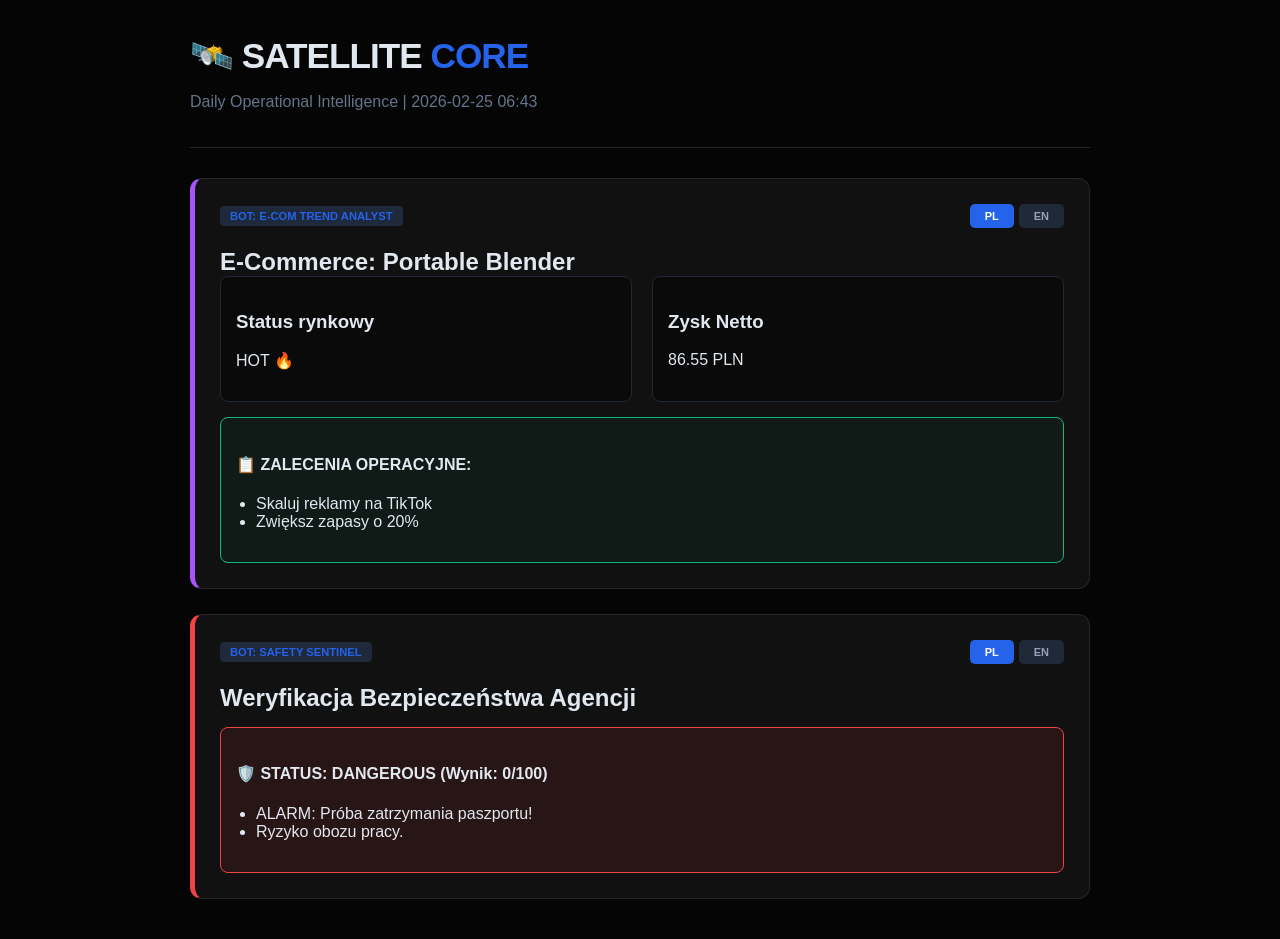
==== Satellite_Master_Report.html @ 78b6d950 "Automated update: Wed Feb 25 06:43:03 UTC 2026" ====
<!DOCTYPE html>
        <html lang="en">
        <head>
            <meta charset="UTF-8">
            <meta name="viewport" content="width=device-width, initial-scale=1.0">
            <title>SATELLITE INTELLIGENCE v7.0</title>
            <style>
                :root { --bg: #050505; --card: #111111; --accent: #2563eb; --text: #e2e8f0; --safe: #10b981; --danger: #ef4444; --purple: #a855f7; --gold: #eab308; }
                body { font-family: 'Inter', -apple-system, sans-serif; background: var(--bg); color: var(--text); margin: 0; padding: 15px; }
                .container { max-width: 900px; margin: auto; }
                .card { background: var(--card); border: 1px solid #262626; border-radius: 12px; padding: 25px; margin-bottom: 25px; border-left: 5px solid var(--accent); transition: transform 0.2s; }
                .header-row { display: flex; justify-content: space-between; align-items: center; margin-bottom: 20px; }
                .bot-tag { font-size: 0.7rem; font-weight: 800; background: #1e293b; padding: 4px 10px; border-radius: 4px; color: var(--accent); text-transform: uppercase; }
                .lang-btn { background: #1f2937; border: none; color: #94a3b8; padding: 6px 15px; border-radius: 5px; cursor: pointer; font-weight: bold; font-size: 11px; }
                .lang-btn.active { background: var(--accent); color: white; }
                .hidden { display: none !important; }
                .rx-box { background: rgba(16, 185, 129, 0.05); border: 1px solid var(--safe); border-radius: 8px; padding: 15px; margin-top: 15px; }
                .alert-box { background: rgba(239, 68, 68, 0.1); border: 1px solid var(--danger); border-radius: 8px; padding: 15px; margin-top: 15px; }
                .grid { display: grid; grid-template-columns: 1fr 1fr; gap: 20px; }
                .box { background: #0a0a0a; padding: 15px; border-radius: 8px; border: 1px solid #1f2937; }
                h2 { margin: 0; font-size: 1.5rem; }
                ul { padding-left: 20px; }
                @media (max-width: 600px) { .grid { grid-template-columns: 1fr; } }
            </style>
            <script>
                function toggleLang(cardId, lang) {
                    const card = document.getElementById(cardId);
                    card.querySelectorAll('.lang-pl, .lang-en').forEach(el => el.classList.add('hidden'));
                    card.querySelectorAll('.lang-' + lang).forEach(el => el.classList.remove('hidden'));
                    card.querySelectorAll('.lang-btn').forEach(btn => btn.classList.remove('active'));
                    card.querySelector('.btn-' + lang).classList.add('active');
                }
            </script>
        </head>
        <body>
            <div class="container">
                <header style="padding: 20px 0; border-bottom: 1px solid #262626; margin-bottom: 30px;">
                    <h1 style="margin:0; font-size: 2.2rem; letter-spacing: -1px;">🛰️ SATELLITE <span style="color:var(--accent)">CORE</span></h1>
                    <p style="color:#64748b;">Daily Operational Intelligence | 2026-02-25 06:43</p>
                </header>

                <div class="card" id="ecom-card" style="border-left-color: var(--purple);">
                    <div class="header-row">
                        <span class="bot-tag">Bot: E-Com Trend Analyst</span>
                        <div style="display:flex; gap:5px;">
                            <button class="lang-btn btn-pl active" onclick="toggleLang('ecom-card','pl')">PL</button>
                            <button class="lang-btn btn-en" onclick="toggleLang('ecom-card','en')">EN</button>
                        </div>
                    </div>
                    <div class="lang-pl">
                        <h2>E-Commerce: Portable Blender</h2>
                        <div class="grid">
                            <div class="box"><h3>Status rynkowy</h3><p>HOT 🔥</p></div>
                            <div class="box"><h3>Zysk Netto</h3><p>86.55 PLN</p></div>
                        </div>
                        <div class="rx-box">
                            <h4>📋 ZALECENIA OPERACYJNE:</h4>
                            <ul><li>Skaluj reklamy na TikTok</li><li>Zwiększ zapasy o 20%</li></ul>
                        </div>
                    </div>
                    <div class="lang-en hidden">
                        <h2>E-Commerce: Portable Blender</h2>
                        <div class="grid">
                            <div class="box"><h3>Market Status</h3><p>HOT 🔥</p></div>
                            <div class="box"><h3>Net Profit</h3><p>86.55 PLN</p></div>
                        </div>
                        <div class="rx-box">
                            <h4>📋 OPERATIONAL ADVICE:</h4>
                            <ul><li>Scale ads on TikTok</li><li>Increase inventory by 20%</li></ul>
                        </div>
                    </div>
                </div>

                <div class="card" id="safety-card" style="border-left-color: var(--danger);">
                    <div class="header-row">
                        <span class="bot-tag">Bot: Safety Sentinel</span>
                        <div style="display:flex; gap:5px;">
                            <button class="lang-btn btn-pl active" onclick="toggleLang('safety-card','pl')">PL</button>
                            <button class="lang-btn btn-en" onclick="toggleLang('safety-card','en')">EN</button>
                        </div>
                    </div>
                    <div class="lang-pl">
                        <h2>Weryfikacja Bezpieczeństwa Agencji</h2>
                        <div class="alert-box">
                            <h4>🛡️ STATUS: DANGEROUS (Wynik: 0/100)</h4>
                            <ul><li>ALARM: Próba zatrzymania paszportu!</li><li>Ryzyko obozu pracy.</li></ul>
                        </div>
                    </div>
                    <div class="lang-en hidden">
                        <h2>Agency Safety Verification</h2>
                        <div class="alert-box">
                            <h4>🛡️ STATUS: DANGEROUS (Score: 0/100)</h4>
                            <ul><li>ALARM: Passport retention attempt!</li><li>Labor camp risk.</li></ul>
                        </div>
                    </div>
                </div>
            </div>
        </body>
        </html>
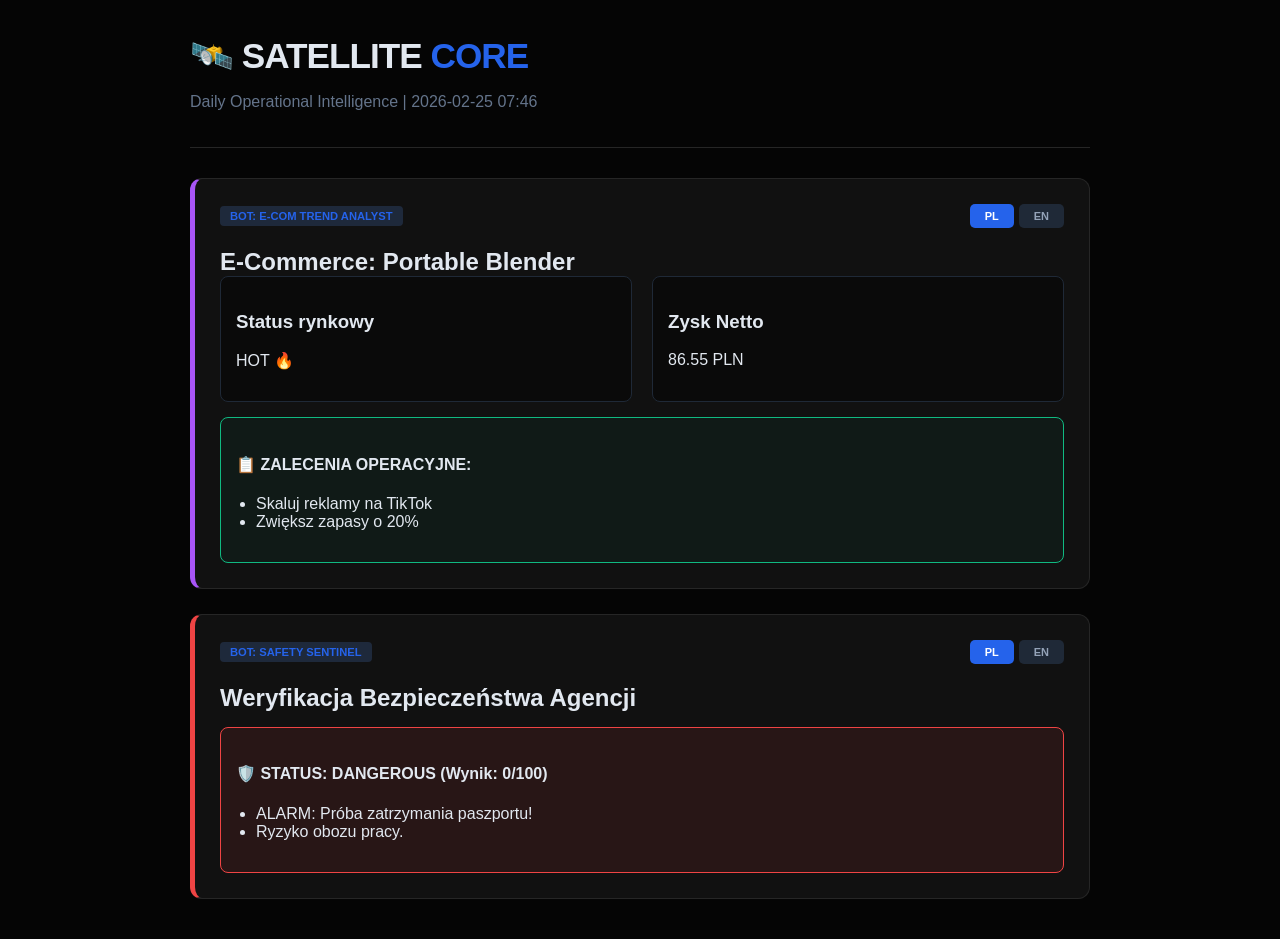
==== commit 075db05f: "Automated update: Wed Feb 25 07:46:49 UTC 2026" ====
--- a/Satellite_Master_Report.html
+++ b/Satellite_Master_Report.html
@@ -37,7 +37,7 @@
             <div class="container">
                 <header style="padding: 20px 0; border-bottom: 1px solid #262626; margin-bottom: 30px;">
                     <h1 style="margin:0; font-size: 2.2rem; letter-spacing: -1px;">🛰️ SATELLITE <span style="color:var(--accent)">CORE</span></h1>
-                    <p style="color:#64748b;">Daily Operational Intelligence | 2026-02-25 06:43</p>
+                    <p style="color:#64748b;">Daily Operational Intelligence | 2026-02-25 07:46</p>
                 </header>
 
                 <div class="card" id="ecom-card" style="border-left-color: var(--purple);">
